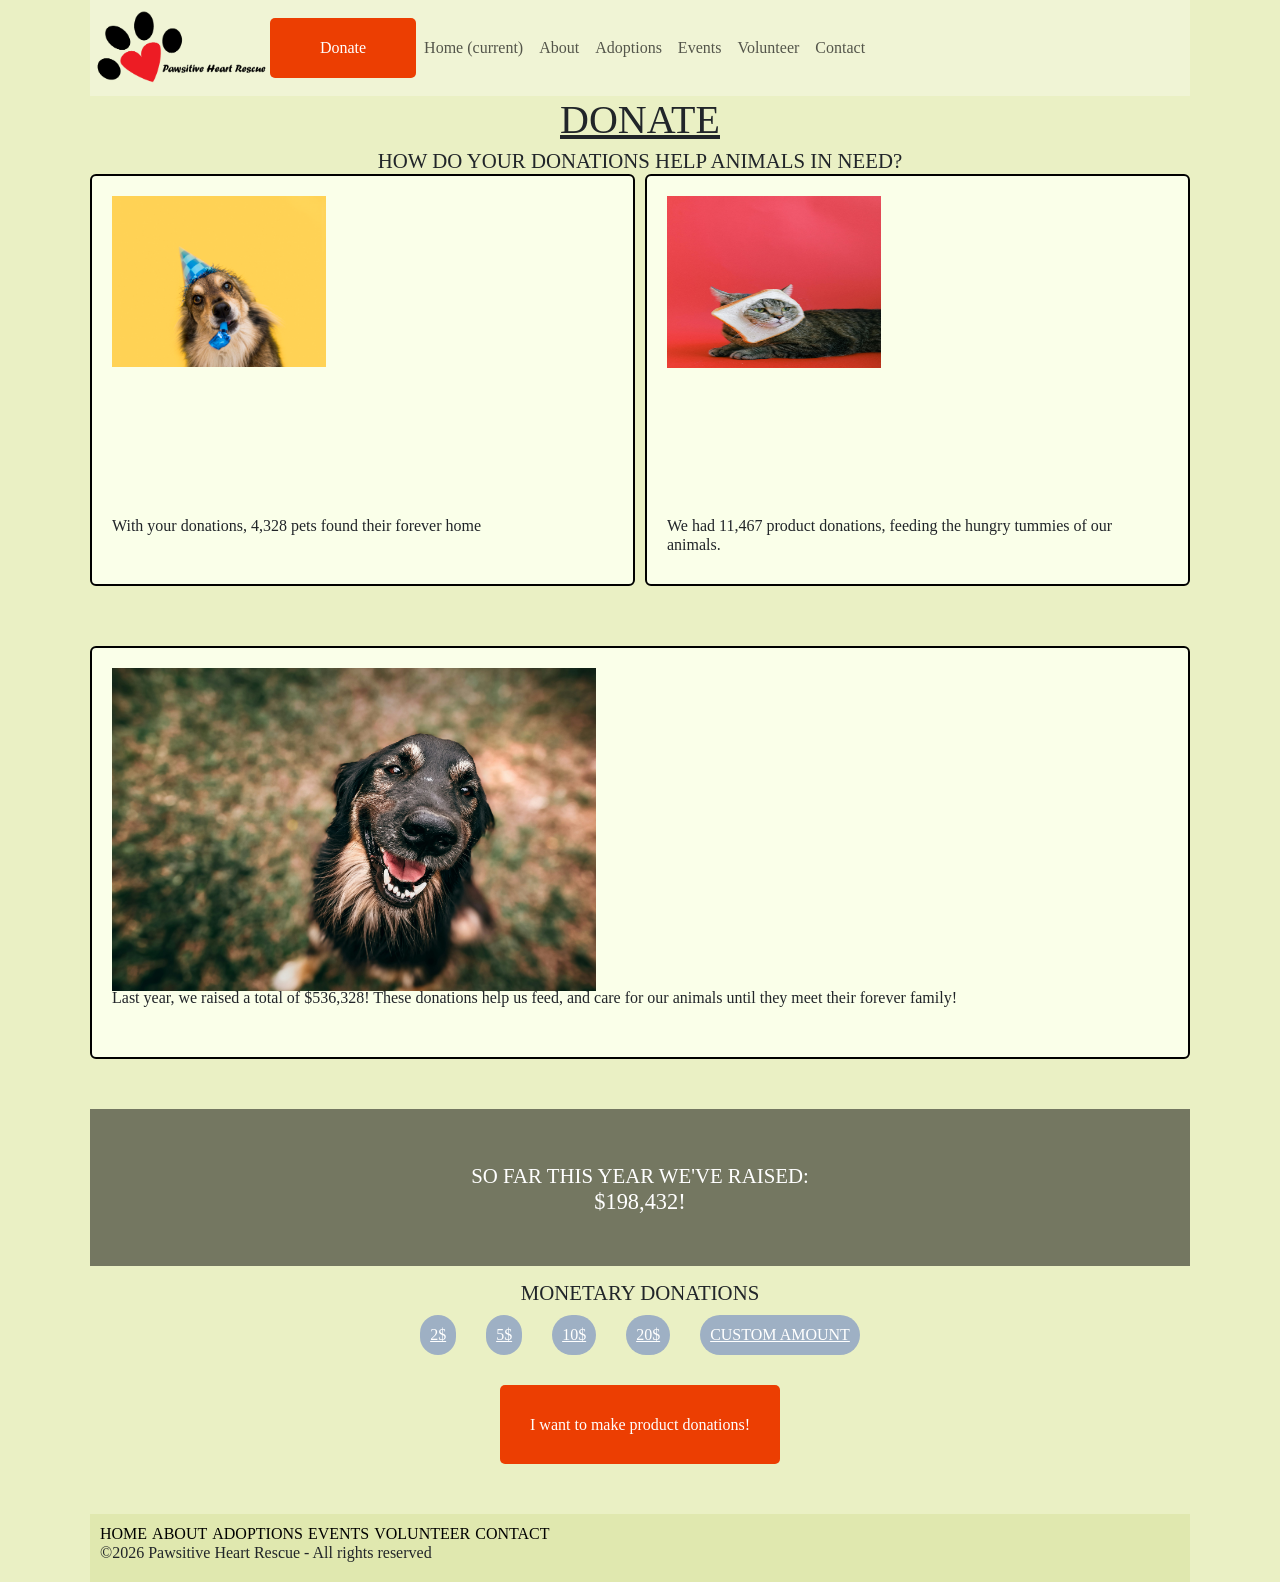
==== donate.html @ 97284509 "mobile styles done" ====
<!DOCTYPE html>
<html lang="en">
<head>
    <meta charset="UTF-8">
    <meta name="viewport" content="width=device-width, initial-scale=1.0">
    <title>Pawsitive Heart Rescue</title>
    <link rel="stylesheet" href="https://cdn.jsdelivr.net/npm/bootstrap@5.3.8/dist/css/bootstrap.min.css">
    <link rel="stylesheet" href="./css/main.css">
</head>
<body>
    <header>
       <nav class="navbar navbar-expand-lg">
        <img class="logoimg" src="./images/pawsitiveheartrescuelogo.png" alt="">
        <a id="donatebutton" href="donate.html">Donate</a>
            <button class="navbar-toggler" type="button" data-toggle="collapse" data-target="#navbarNav" aria-controls="navbarNav" aria-expanded="false" aria-label="Toggle navigation">
                <span class="navbar-toggler-icon"></span>
            </button>
            <div class="collapse navbar-collapse" id="navbarNav">
                <ul class="navbar-nav">
                    <li class="nav-item active">
                        <a class="nav-link" href="#">Home <span class="sr-only">(current)</span></a>
                    </li>
                    <li class="nav-item">
                        <a class="nav-link" href="#">About</a>
                    </li>
                    <li class="nav-item">
                        <a class="nav-link" href="#">Adoptions</a>
                    </li>
                    <li class="nav-item">
                        <a class="nav-link" href="#">Events</a>
                    </li>
                     <li class="nav-item">
                        <a class="nav-link" href="#">Volunteer</a>
                    </li>
                     <li class="nav-item">
                        <a class="nav-link" href="#">Contact</a>
                    </li>
                </ul>
            </div>
        </nav>
    </header>
    <main>
        <h1>DONATE</h1>
        <h2>HOW DO YOUR DONATIONS HELP ANIMALS IN NEED?</h2>
        <div class="helpedcards">
            <div class="card card1">
                <div class="image">
                    <img class="donateimg" src="./images/donation.jpg" alt="">
                </div>
                <div class="cardcontent">
                    <p>With your
                    donations, 4,328
                    pets found their
                    forever home</p>
                </div>
            </div>
            <div class="card card2">
              <div class="image">
                    <img class="productimg" src="./images/product.jpg" alt="">
                </div>
                <div class="cardcontent">
                    <p>We had 11,467
                    product donations,
                    feeding the hungry
                    tummies of our
                    animals.
                    </p>
                </div>
            </div>
            <div class="card card3">
                <div class="image">
                    <img class="raisedimg" src="./images/raised.jpg" alt="">
                </div>
                <div class="cardcontent">
                    <p>
                        Last year, we raised a total of $536,328! These donations help us feed, and care for our animals until they meet their forever family!
                    </p>
                </div>
            </div>
        </div>
        <div class="sofar">
            <h2>SO FAR THIS YEAR WE'VE RAISED:</h2>
            <h3>$198,432!</h3>
        </div>
        <div class="mondonate">
            <h2>MONETARY DONATIONS</h2>
            <div class="donbuttons">
                <a class="dbutton" href="#">2$</a>
                <a class="dbutton" href="#">5$</a>
                <a class="dbutton" href="#">10$</a>
                <a class="dbutton" href="#">20$</a>
                <a href="#">CUSTOM AMOUNT</a>
            </div>
        </div>
        <div class="productbutton">
            <a href="#">I want to make product donations!</a>
        </div>
        <div class="productd">
            <h2>PRODUCT DONATIONS</h2>
            <div class="rowone">
                <h3>MOST NEEDED</h3>
                <div class="product"></div>
                <div class="product"></div>
                <div class="product"></div>
                <div class="product"></div>
                <a href="#">MORE PRODUCTS</a>
            </div>
            <div class="rowtwo">
                <h3>ALWAYS USEFUL</h3>
                <div class="product"></div>
                <div class="product"></div>
                <div class="product"></div>
                <div class="product"></div>
                <a href="#">MORE PRODUCTS</a>
            </div>
        </div>
    </main>
    <footer>
        <nav class="footer">
            <ul>
                <li><a href="#">HOME</a></li>
                <li><a href="#">ABOUT</a></li>
                <li><a href="#">ADOPTIONS</a></li>
                <li><a href="#">EVENTS</a></li>
                <li><a href="#">VOLUNTEER</a></li>
                <li><a href="#">CONTACT</a></li>
            </ul>
        </nav>
        <p>©2026 Pawsitive Heart Rescue - All rights reserved</p>
    </footer>
</body>
</html>
---- css/main.css ----
/* http://meyerweb.com/eric/tools/css/reset/ 
   v2.0 | 20110126
   License: none (public domain)
*/

html, body, div, span, applet, object, iframe,
h1, h2, h3, h4, h5, h6, p, blockquote, pre,
a, abbr, acronym, address, big, cite, code,
del, dfn, em, img, ins, kbd, q, s, samp,
small, strike, strong, sub, sup, tt, var,
b, u, i, center,
dl, dt, dd, ol, ul, li,
fieldset, form, label, legend,
table, caption, tbody, tfoot, thead, tr, th, td,
article, aside, canvas, details, embed, 
figure, figcaption, footer, header, hgroup, 
menu, nav, output, ruby, section, summary,
time, mark, audio, video {
	margin: 0;
	padding: 0;
	border: 0;
	font-size: 100%;
	font: inherit;
	vertical-align: baseline;
}
/* HTML5 display-role reset for older browsers */
article, aside, details, figcaption, figure, 
footer, header, hgroup, menu, nav, section {
	display: block;
}
body {
	line-height: 1;
}
ol, ul {
	list-style: none;
}
blockquote, q {
	quotes: none;
}
blockquote:before, blockquote:after,
q:before, q:after {
	content: '';
	content: none;
}
table {
	border-collapse: collapse;
	border-spacing: 0;
}

body{
	line-height: 1.2;
	margin: 0 auto;
	padding: 0px 50px;
	max-width: 1200px;
	background-color:#EAF0C4;
}

a{
	text-decoration: none;
	color:#FFFFFF;
	background-color:#EC3E02;
	padding: 5px;
	border-radius: 5px;
}

h1{
	font-size: 2.5rem;
}

h2{
	font-size: 1.3rem;
	text-align: center;
	margin-top: 5px;
}

h3{
	font-size: 1.4rem;
	text-align: center;
	text-decoration: underline;
}

p{
	font-size: 1rem;
	margin-bottom: 10px;
}

#donatebutton{
	padding: 20px 50px;
}

.navbar{
	background-color: #F0F4D5;
}

.logoimg{
	height:80px;
}

.bannerbox{
	display:flex;
	gap:10px;
	background-color: #8DB97A;
	border: 2px solid black;
	border-radius: 5px;
	padding: 2px;
}

.kanaimg{
	height: 176px;
	border-radius: 5px;
}

.bimage{
	border: 2px solid black;
	border-radius: 5px;
	height: 180px
}

.bcontent{
	background-color: rgba(0,0,0,0.5);
	color: #FFFFFF;
	padding: 10px;
	margin: 5px;
	border-radius: 5px;
}

.bcontent h1{
	text-align: left;
}

.stories{
	display: grid;
}

.card{
	border: 2px solid black;
	margin-bottom: 50px;
	padding: 20px;
	background-color: #FAFFE9;
}


.cardimg{
	height:316px;
	border: 2px solid black;
	border-radius: 5px;
}

.cardcontent{
	display: flex;
	flex-direction: column;
}

.cardcontent a{
	align-self:last baseline;
	background-color: #FAFFE9;
	color: black;
}

.image{
	height: 320px;
}

.marco{
	display:none;
}

.gina{
	display:none;
}

#moresuccess{
	padding: 30px;
	text-align: center;
}

.footer ul{
	display:flex;
	gap: 5px;
}

footer{
	background-color: #E0E8AF;
	margin-top: 50px;
	padding: 10px;
}

.footer ul li a{
	background-color:#E0E8AF;
	color: black;
	padding: 0px;
}

.heroimg{
	height:358px;
}

h1{
	text-align: center;
	text-decoration: underline;
}

.eventheader{
	display:flex;
	justify-content: center;
	gap:80px
}

.eventheader h1{
	align-self: center;
}

.lilpets{
	height:100px;
}

.eventscon{
	display: grid;
	gap: 10px;
}

.generalinfo{
	background-color: rgba(0, 0, 0, 0.5);
	color: #FFFFFF;
	padding: 10px;
}

.generalinfo h2{
	text-decoration: underline;
	text-align: left;
}

.carolina1{
	display:flex;
	flex-direction: column;
}


.carolina1 a{
	text-align: center;
	align-self: baseline;
}


.carolina{
	height:200px;
}

.carolinacontent{
	background-color: rgba(0, 0, 0, 0.5);
	color: #FFFFFF;
	padding: 10px;
	display:grid;
}

.carolinacontent h2{
	text-decoration: underline;
	text-align: left;
}

.eventcards{
	display:grid;
	grid-template-columns: 1fr 1fr;
	gap: 28px;
	padding: 10px;
}

.ecardimg{
	display:flex;
	flex-direction: column;
}

.ecardimg a{
	background-color: #EAF0C4;
	color: black;
	align-self: center;
}

.eventimages{
	height:176px;
	width: 250px;
}

.helpedcards{
	display:grid;
	grid-template-columns: repeat(6, 1fr);
	grid-template-rows: 1fr 1fr;
	gap:10px;
}
.donateimg{
	width:214px;
}

.productimg{
	width:214px;
	height:172px;
}

.raisedimg{
	width:484px;
}

.card1{
	grid-row: 1/2;
	grid-column: 1/4;
}

.card2{
	grid-row: 1/2;
	grid-column: 4/7;
}

.card3{
	grid-row: 2/3;
	grid-column: 1/7;
}

.sofar{
	background-color: rgba(0, 0, 0, 0.5);
	color:#FFFFFF;
	padding: 50px;
}

.sofar h3{
	text-decoration: none;
}

.mondonate{
	padding: 10px;
}

.donbuttons{
	display:flex;
	justify-content: center;
	gap:30px;
	margin-top: 10px;
}

.donbuttons a{
	background-color: #9EB0C4;
	text-decoration: underline;
	padding: 10px;
	border-radius: 30px;
}

.productbutton{
	display:flex;
	justify-content: center;
	margin-top: 20px;
}

.productbutton a{
	padding: 30px;
}

.productd{
	display:none;
}
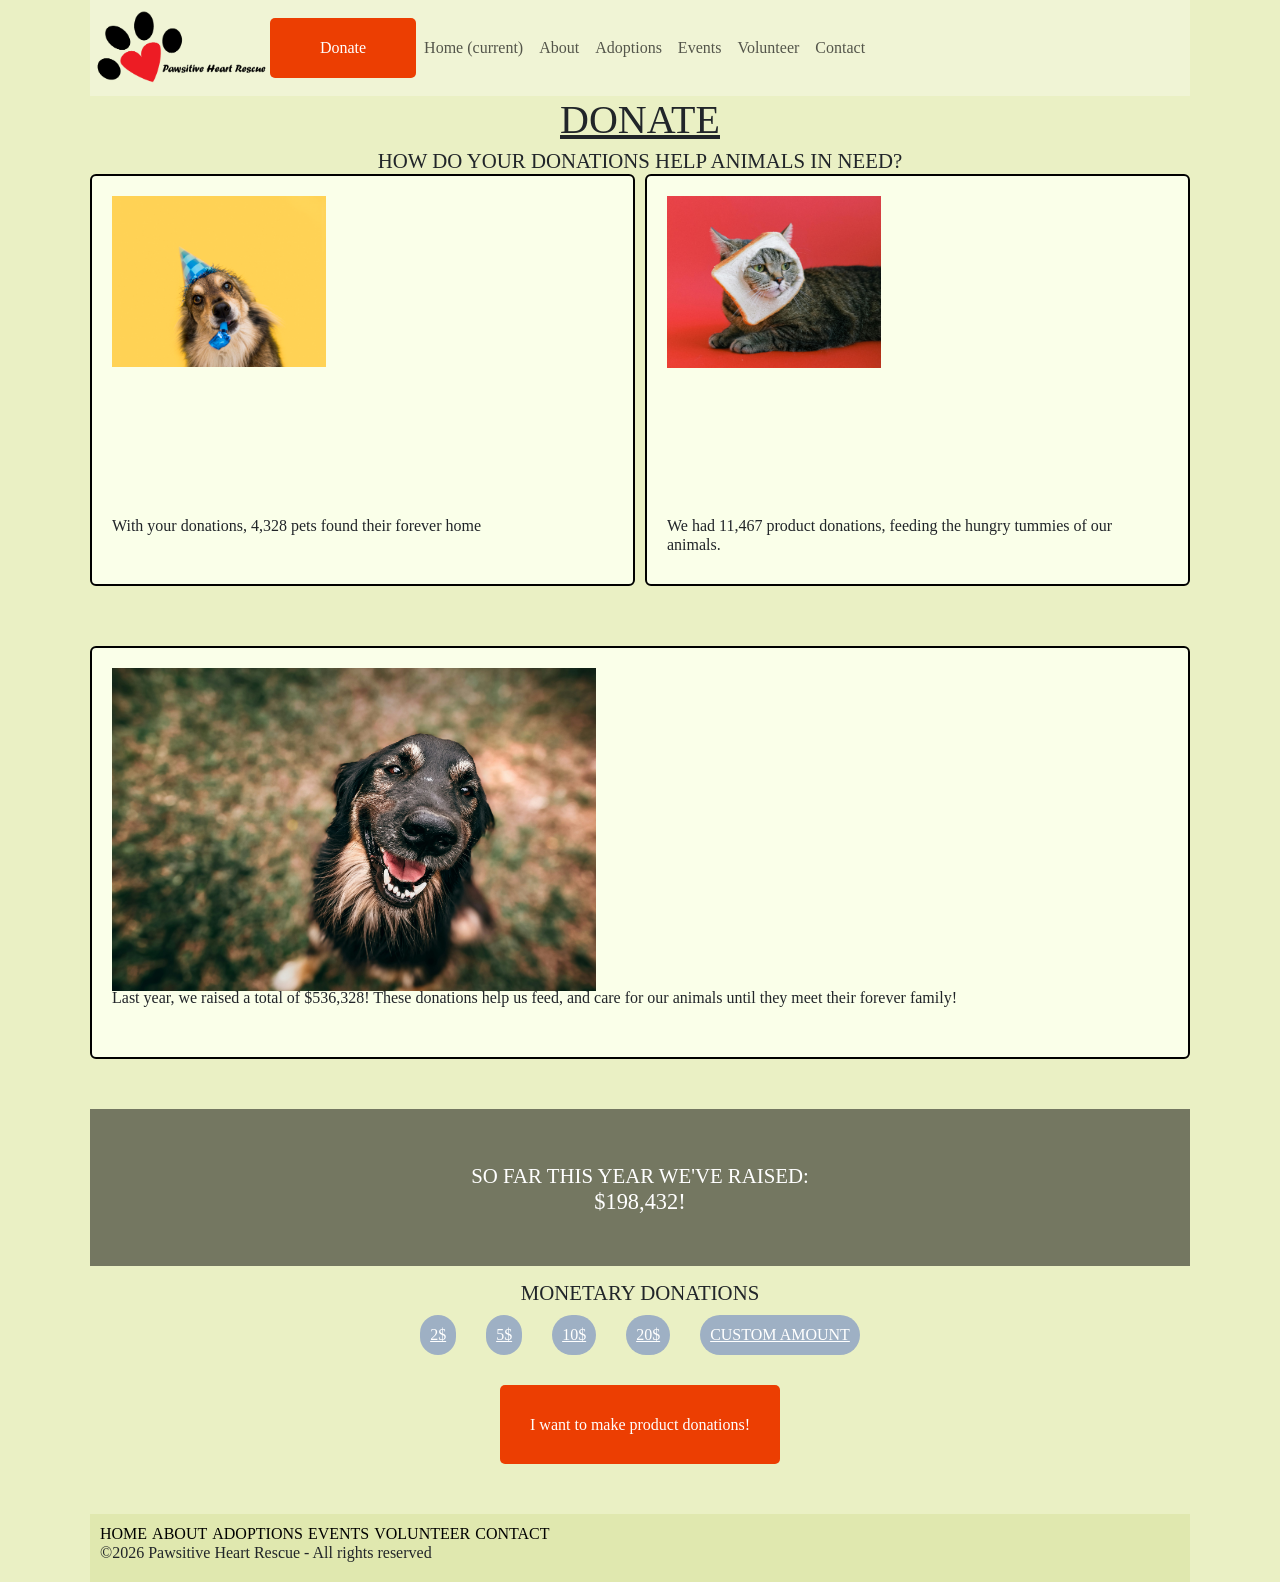
==== commit eb85969e: "links google fonts" ====
--- a/donate.html
+++ b/donate.html
@@ -6,6 +6,9 @@
     <title>Pawsitive Heart Rescue</title>
     <link rel="stylesheet" href="https://cdn.jsdelivr.net/npm/bootstrap@5.3.8/dist/css/bootstrap.min.css">
     <link rel="stylesheet" href="./css/main.css">
+    <link rel="preconnect" href="https://fonts.googleapis.com">
+    <link rel="preconnect" href="https://fonts.gstatic.com" crossorigin>
+    <link href="https://fonts.googleapis.com/css2?family=Konkhmer+Sleokchher&family=League+Spartan:wght@100..900&family=Lobster&family=Luckiest+Guy&display=swap" rel="stylesheet">
 </head>
 <body>
     <header>
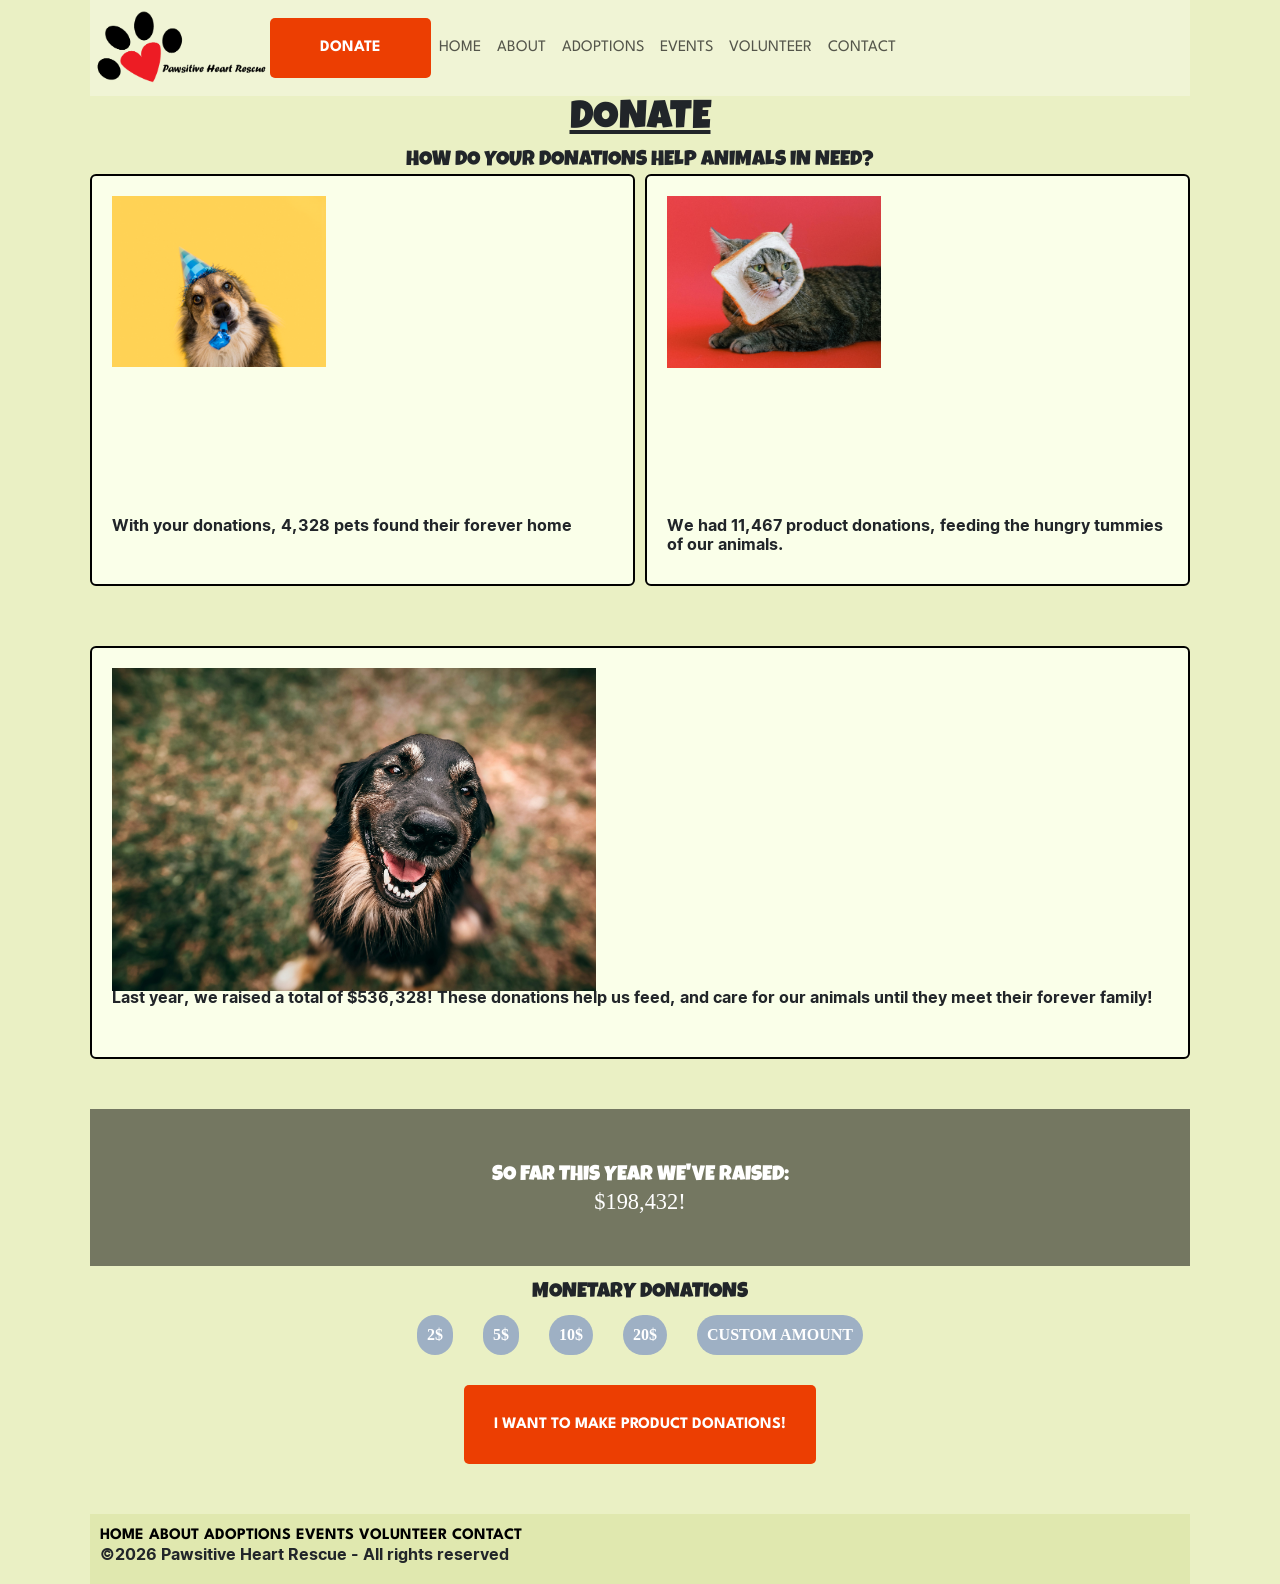
==== commit 92c74d02: "nav and font adjustments" ====
--- a/donate.html
+++ b/donate.html
@@ -21,7 +21,7 @@
             <div class="collapse navbar-collapse" id="navbarNav">
                 <ul class="navbar-nav">
                     <li class="nav-item active">
-                        <a class="nav-link" href="#">Home <span class="sr-only">(current)</span></a>
+                        <a class="nav-link" href="index.html">Home</a>
                     </li>
                     <li class="nav-item">
                         <a class="nav-link" href="#">About</a>
@@ -30,7 +30,7 @@
                         <a class="nav-link" href="#">Adoptions</a>
                     </li>
                     <li class="nav-item">
-                        <a class="nav-link" href="#">Events</a>
+                        <a class="nav-link" href="event.html">Events</a>
                     </li>
                      <li class="nav-item">
                         <a class="nav-link" href="#">Volunteer</a>
@@ -121,10 +121,10 @@
     <footer>
         <nav class="footer">
             <ul>
-                <li><a href="#">HOME</a></li>
+                <li><a href="index.html">HOME</a></li>
                 <li><a href="#">ABOUT</a></li>
                 <li><a href="#">ADOPTIONS</a></li>
-                <li><a href="#">EVENTS</a></li>
+                <li><a href="event.html">EVENTS</a></li>
                 <li><a href="#">VOLUNTEER</a></li>
                 <li><a href="#">CONTACT</a></li>
             </ul>
--- a/css/main.css
+++ b/css/main.css
@@ -61,6 +61,9 @@
 	background-color:#EC3E02;
 	padding: 5px;
 	border-radius: 5px;
+	font-family: "League Spartan";
+	text-transform: uppercase;
+	font-weight: bold;
 }
 
 h1{
@@ -77,11 +80,16 @@
 	font-size: 1.4rem;
 	text-align: center;
 	text-decoration: underline;
+}
+
+h1, h2, h3{
+	font-family: "Luckiest Guy";
 }
 
 p{
 	font-size: 1rem;
 	margin-bottom: 10px;
+	font-family: "Konkhmer Sleokchher";
 }
 
 #donatebutton{
@@ -323,6 +331,7 @@
 
 .sofar h3{
 	text-decoration: none;
+	font-family: "Lobster"
 }
 
 .mondonate{
@@ -338,9 +347,10 @@
 
 .donbuttons a{
 	background-color: #9EB0C4;
-	text-decoration: underline;
 	padding: 10px;
 	border-radius: 30px;
+	font-family: "Lobster";
+
 }
 
 .productbutton{
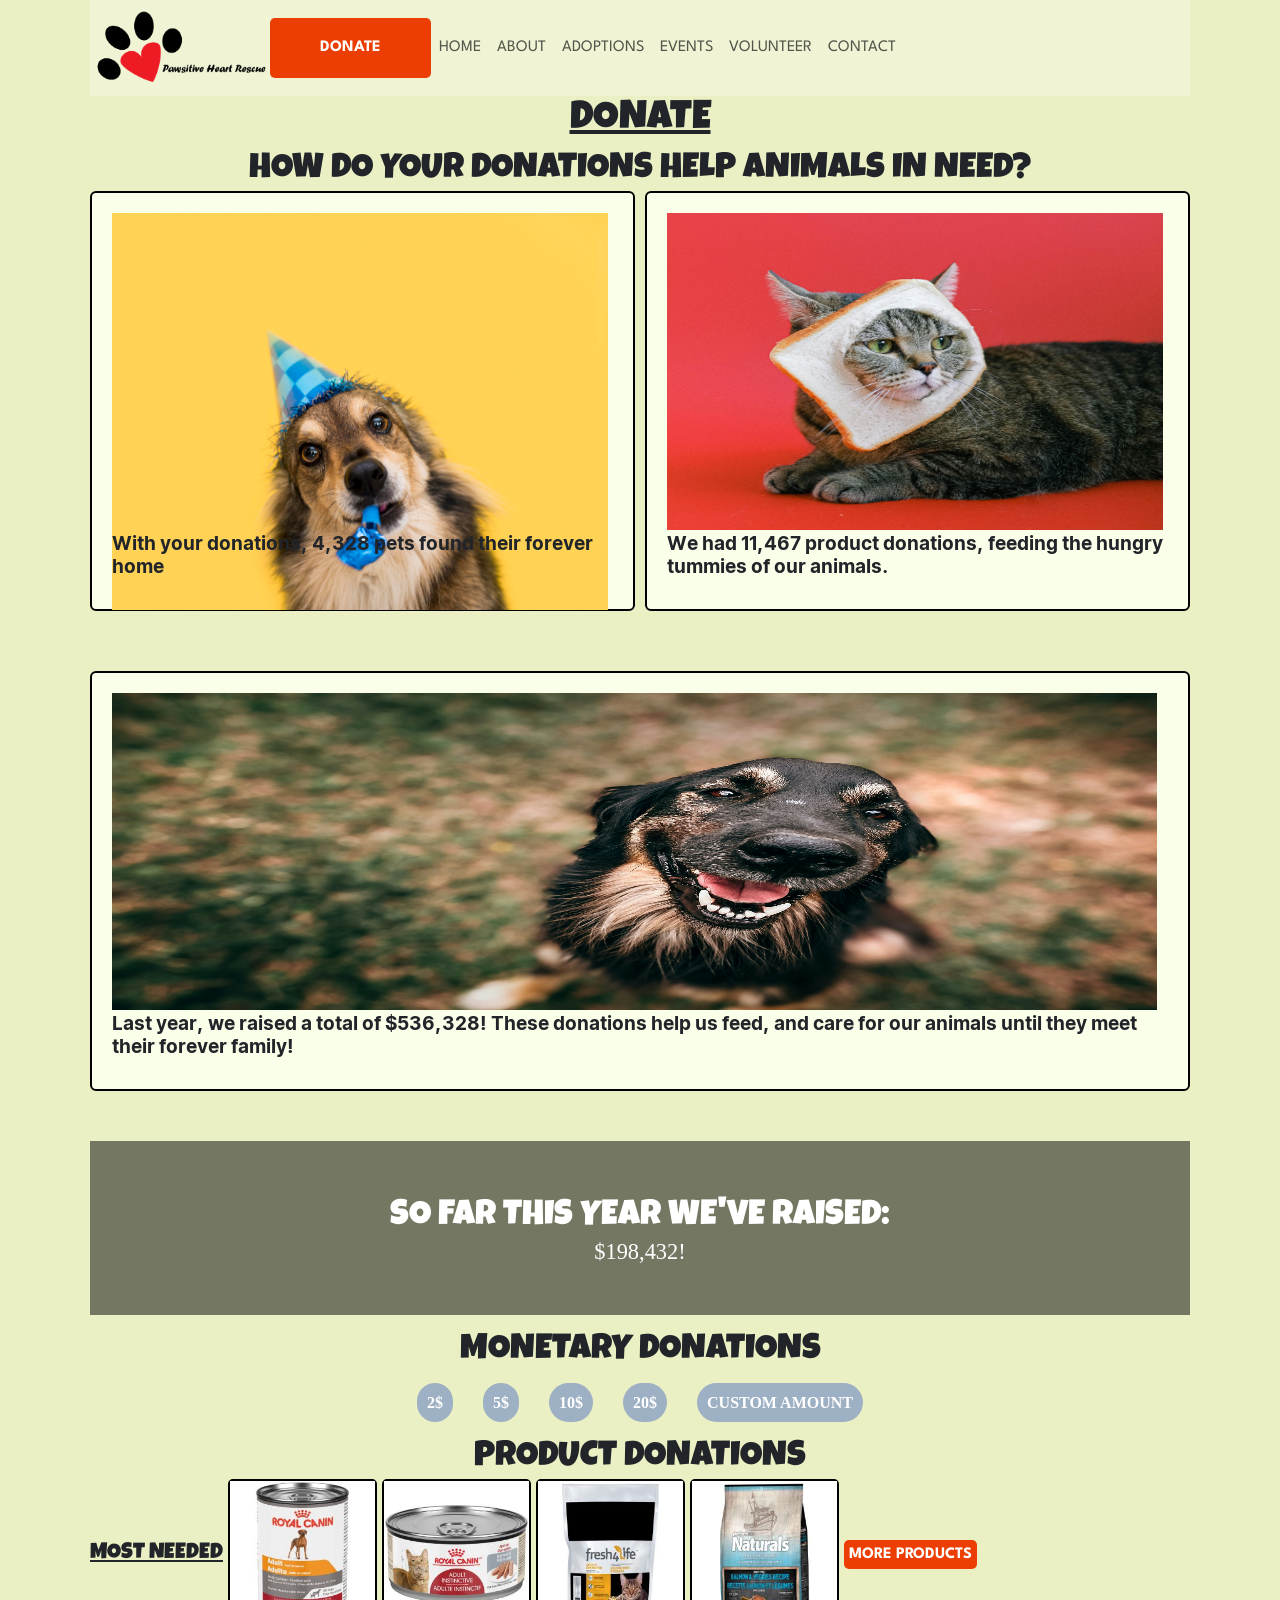
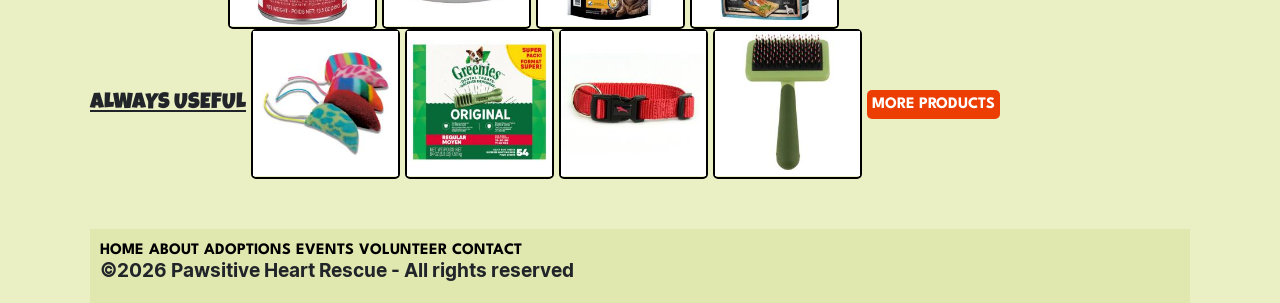
==== commit 3d6cca12: "tablet styling" ====
--- a/donate.html
+++ b/donate.html
@@ -102,18 +102,32 @@
             <h2>PRODUCT DONATIONS</h2>
             <div class="rowone">
                 <h3>MOST NEEDED</h3>
-                <div class="product"></div>
-                <div class="product"></div>
-                <div class="product"></div>
-                <div class="product"></div>
+                <div class="product product1">
+                    <img src="./images/canindog.jpg" alt="can of royal canin dog food">
+                </div>
+                <div class="product product2">
+                    <img src="./images/canincat.jpg" alt="can of royal canin cat food">
+                </div>
+                <div class="product product3">
+                    <img src="./images/f4l.jpg" alt="fresh for life cat litter">
+                </div>
+                <div class="product product4">
+                    <img src="./images/perfnat.jpg" alt="bag of performatrin naturals dog food">
+                </div>
                 <a href="#">MORE PRODUCTS</a>
             </div>
             <div class="rowtwo">
                 <h3>ALWAYS USEFUL</h3>
-                <div class="product"></div>
-                <div class="product"></div>
-                <div class="product"></div>
-                <div class="product"></div>
+                <div class="product product5">
+                    <img src="./images/mice.jpg" alt="mice cat toys">
+                </div>
+                <div class="product product6">
+                    <img src="./images/greenie.jpg" alt="greenie dental dog treats">
+                </div>
+                <div class="product product7">
+                    <img src="./images/collar.jpg" alt="cat or dog collar">
+                </div>
+                <div class="product product8"><img src="./images/brush.jpg" alt="pet brush"></div>
                 <a href="#">MORE PRODUCTS</a>
             </div>
         </div>
--- a/css/main.css
+++ b/css/main.css
@@ -65,9 +65,11 @@
 	text-transform: uppercase;
 	font-weight: bold;
 }
-
+/* mobile font sizes */
 h1{
 	font-size: 2.5rem;
+	text-align: center;
+	text-decoration: underline;
 }
 
 h2{
@@ -110,7 +112,7 @@
 	background-color: #8DB97A;
 	border: 2px solid black;
 	border-radius: 5px;
-	padding: 2px;
+	padding: 4px;
 }
 
 .kanaimg{
@@ -149,7 +151,8 @@
 
 
 .cardimg{
-	height:316px;
+	width:99%;
+	height: 99%;
 	border: 2px solid black;
 	border-radius: 5px;
 }
@@ -165,8 +168,10 @@
 	color: black;
 }
 
+
 .image{
 	height: 320px;
+	
 }
 
 .marco{
@@ -175,37 +180,22 @@
 
 .gina{
 	display:none;
+}
+
+.successbutton{
+		display:flex;
 }
 
 #moresuccess{
 	padding: 30px;
 	text-align: center;
-}
-
-.footer ul{
-	display:flex;
-	gap: 5px;
-}
-
-footer{
-	background-color: #E0E8AF;
-	margin-top: 50px;
-	padding: 10px;
-}
-
-.footer ul li a{
-	background-color:#E0E8AF;
-	color: black;
-	padding: 0px;
+	flex-grow: 1;
 }
 
 .heroimg{
 	height:358px;
-}
-
-h1{
-	text-align: center;
-	text-decoration: underline;
+	border: 2px solid black;
+	border-radius: 5px;
 }
 
 .eventheader{
@@ -236,22 +226,28 @@
 .generalinfo h2{
 	text-decoration: underline;
 	text-align: left;
+	padding-bottom: 5px;
 }
 
 .carolina1{
-	display:flex;
-	flex-direction: column;
+	display:grid;
+	grid-template-columns: 1fr 1fr;
 }
 
 
 .carolina1 a{
 	text-align: center;
-	align-self: baseline;
+	grid-column: 1/2;
+	align-self:center;
+	justify-self: center;
+	padding: 20px;
 }
 
 
 .carolina{
-	height:200px;
+	height:250px;
+	border: 2px solid black;
+	border-radius: 5px;
 }
 
 .carolinacontent{
@@ -263,7 +259,6 @@
 
 .carolinacontent h2{
 	text-decoration: underline;
-	text-align: left;
 }
 
 .eventcards{
@@ -285,8 +280,10 @@
 }
 
 .eventimages{
-	height:176px;
-	width: 250px;
+	width: 99%;
+	border: 2px solid black;
+	border-radius: 5px;
+	margin-top: 20px;
 }
 
 .helpedcards{
@@ -365,4 +362,115 @@
 
 .productd{
 	display:none;
-}+}
+
+.footer ul{
+	display:flex;
+	gap: 5px;
+}
+
+footer{
+	background-color: #E0E8AF;
+	margin-top: 50px;
+	padding: 10px;
+}
+
+.footer ul li a{
+	background-color:#E0E8AF;
+	color: black;
+	padding: 0px;
+}
+
+/* tablet style changes */
+@media (min-width:768px) {
+
+	h2{
+		font-size: 2.2rem;
+	}
+
+	p{
+		font-size:1.2rem;
+	}
+
+	.kanaimg{
+		height:250px;
+	}
+
+	.bimage{
+		height: 254px;
+	}
+
+	.bannerbox a{
+		padding: 10px;
+	}
+
+	.marco{
+		display:inline;
+	}
+
+	.stories{
+		grid-template-columns: 1fr 1fr;
+		gap: 5px;
+	}
+	
+	.heroimg{
+		width:99%;
+		height:99%
+	}
+
+	.carolina{
+		height:300px;
+	}
+
+	.donateimg{
+		width:99%
+	}
+
+	.productimg{
+		height:99%;
+		width:99%;
+	}
+
+	.raisedimg{
+		width:99%;
+		height:99%
+	}
+
+	.productbutton{
+		display:none;
+	}
+
+	.productd{
+		display:grid;
+	}
+
+	.productd h3{
+		align-self:center;
+	}
+
+	.productd a{
+		justify-self: center;
+		align-self: center;
+	}
+
+	.product{
+		border: 2px solid black;
+		border-radius:5px;
+		height:150px;
+	}
+
+	.product img{
+		height: 145px;
+	}
+
+	.rowone{
+		display:flex;
+		gap:5px;
+	}
+
+	.rowtwo{
+		display:flex;
+		gap:5px;
+	}
+}
+
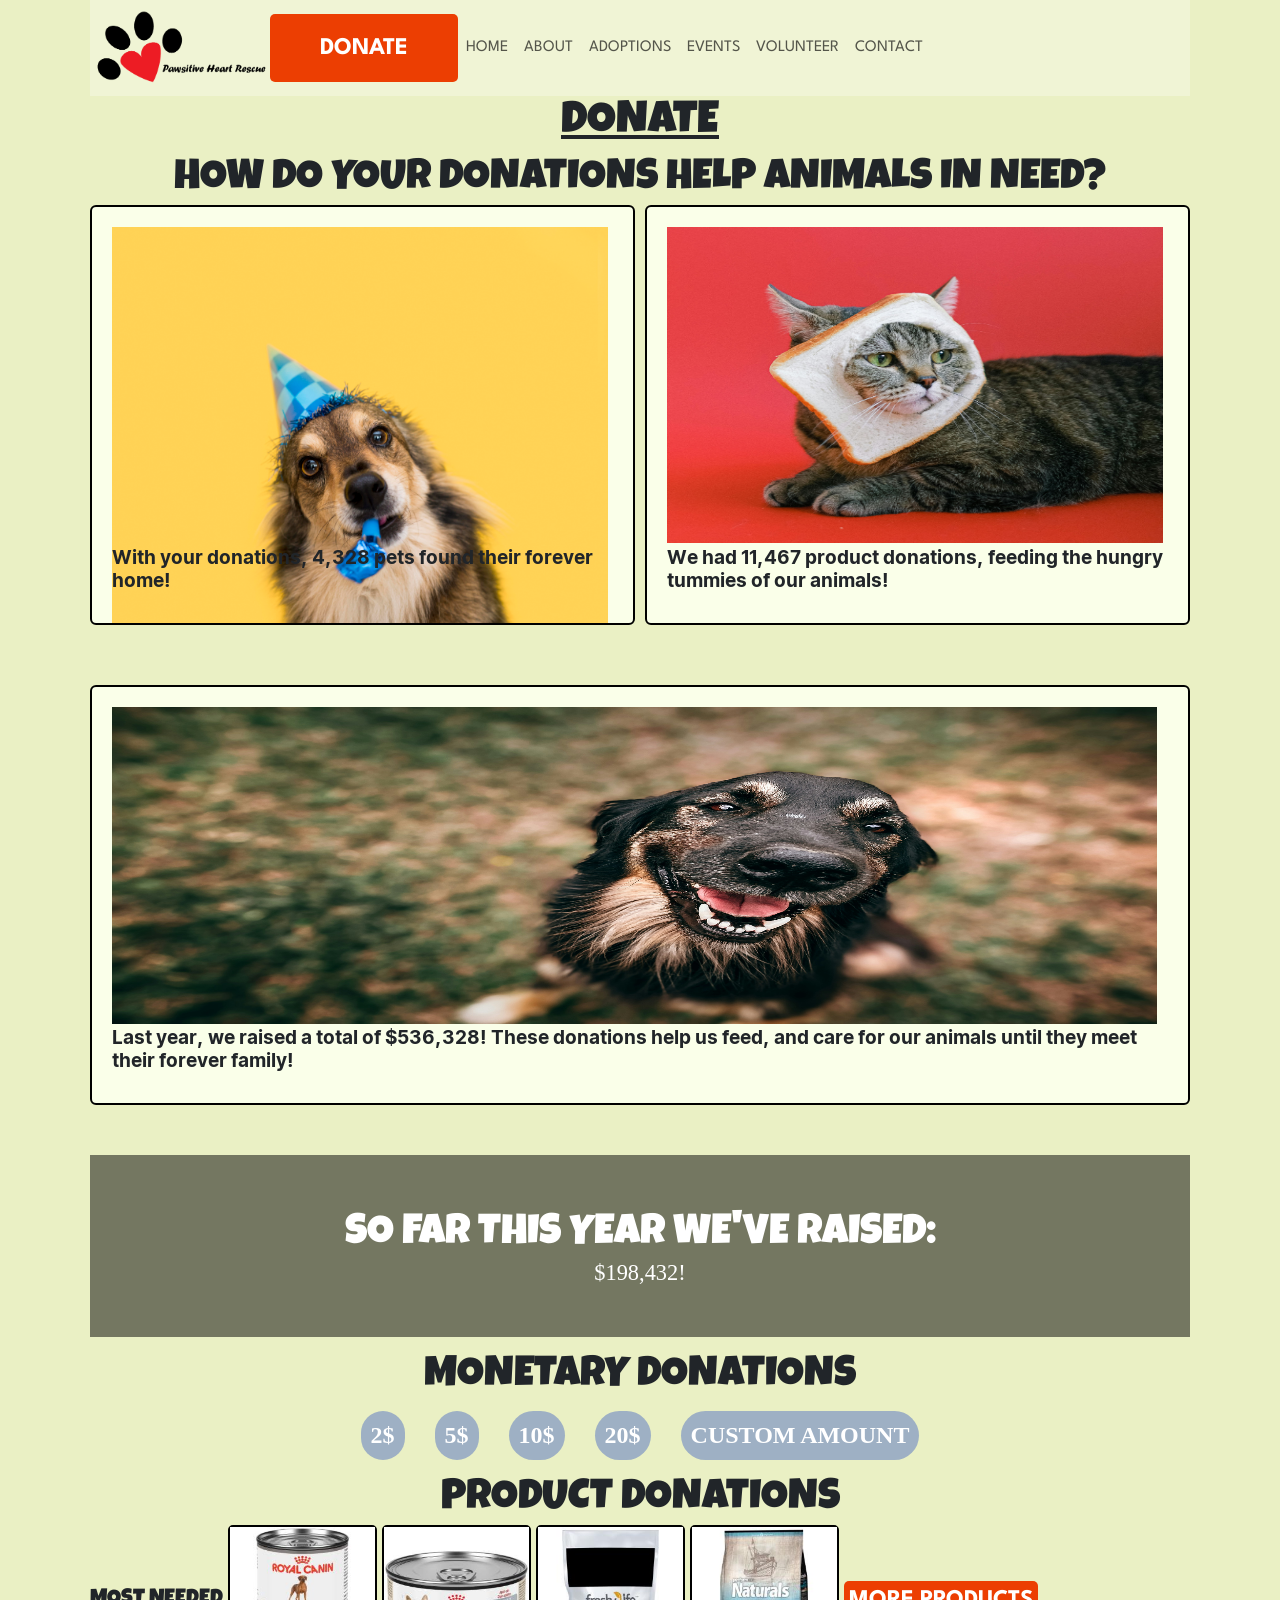
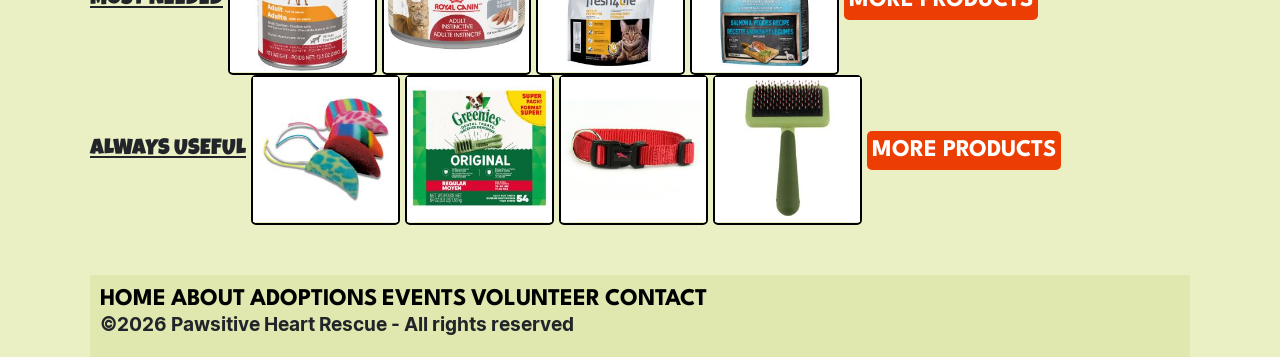
==== commit b0ed719f: "bootstrap fix!" ====
--- a/donate.html
+++ b/donate.html
@@ -15,7 +15,7 @@
        <nav class="navbar navbar-expand-lg">
         <img class="logoimg" src="./images/pawsitiveheartrescuelogo.png" alt="">
         <a id="donatebutton" href="donate.html">Donate</a>
-            <button class="navbar-toggler" type="button" data-toggle="collapse" data-target="#navbarNav" aria-controls="navbarNav" aria-expanded="false" aria-label="Toggle navigation">
+            <button class="navbar-toggler" type="button" data-bs-toggle="collapse" data-bs-target="#navbarNav" aria-controls="navbarNav" aria-expanded="false" aria-label="Toggle navigation">
                 <span class="navbar-toggler-icon"></span>
             </button>
             <div class="collapse navbar-collapse" id="navbarNav">
@@ -54,7 +54,7 @@
                     <p>With your
                     donations, 4,328
                     pets found their
-                    forever home</p>
+                    forever home!</p>
                 </div>
             </div>
             <div class="card card2">
@@ -66,7 +66,7 @@
                     product donations,
                     feeding the hungry
                     tummies of our
-                    animals.
+                    animals!
                     </p>
                 </div>
             </div>
@@ -146,4 +146,5 @@
         <p>©2026 Pawsitive Heart Rescue - All rights reserved</p>
     </footer>
 </body>
+<script src="https://cdn.jsdelivr.net/npm/bootstrap@5.3.8/dist/js/bootstrap.bundle.min.js" integrity="sha384-FKyoEForCGlyvwx9Hj09JcYn3nv7wiPVlz7YYwJrWVcXK/BmnVDxM+D2scQbITxI" crossorigin="anonymous"></script>
 </html>
--- a/css/main.css
+++ b/css/main.css
@@ -474,3 +474,26 @@
 	}
 }
 
+@media (min-width:1100px){
+	
+	h1{
+		font-size: 2.8rem;
+	}
+
+	h2{
+		font-size: 2.6rem;
+	}
+
+	a{
+		font-size: 1.5rem;
+	}
+
+	.gina{
+		display:inline;
+	}
+
+	.stories{
+		grid-template-columns: 1fr 1fr 1fr;
+	}
+}
+
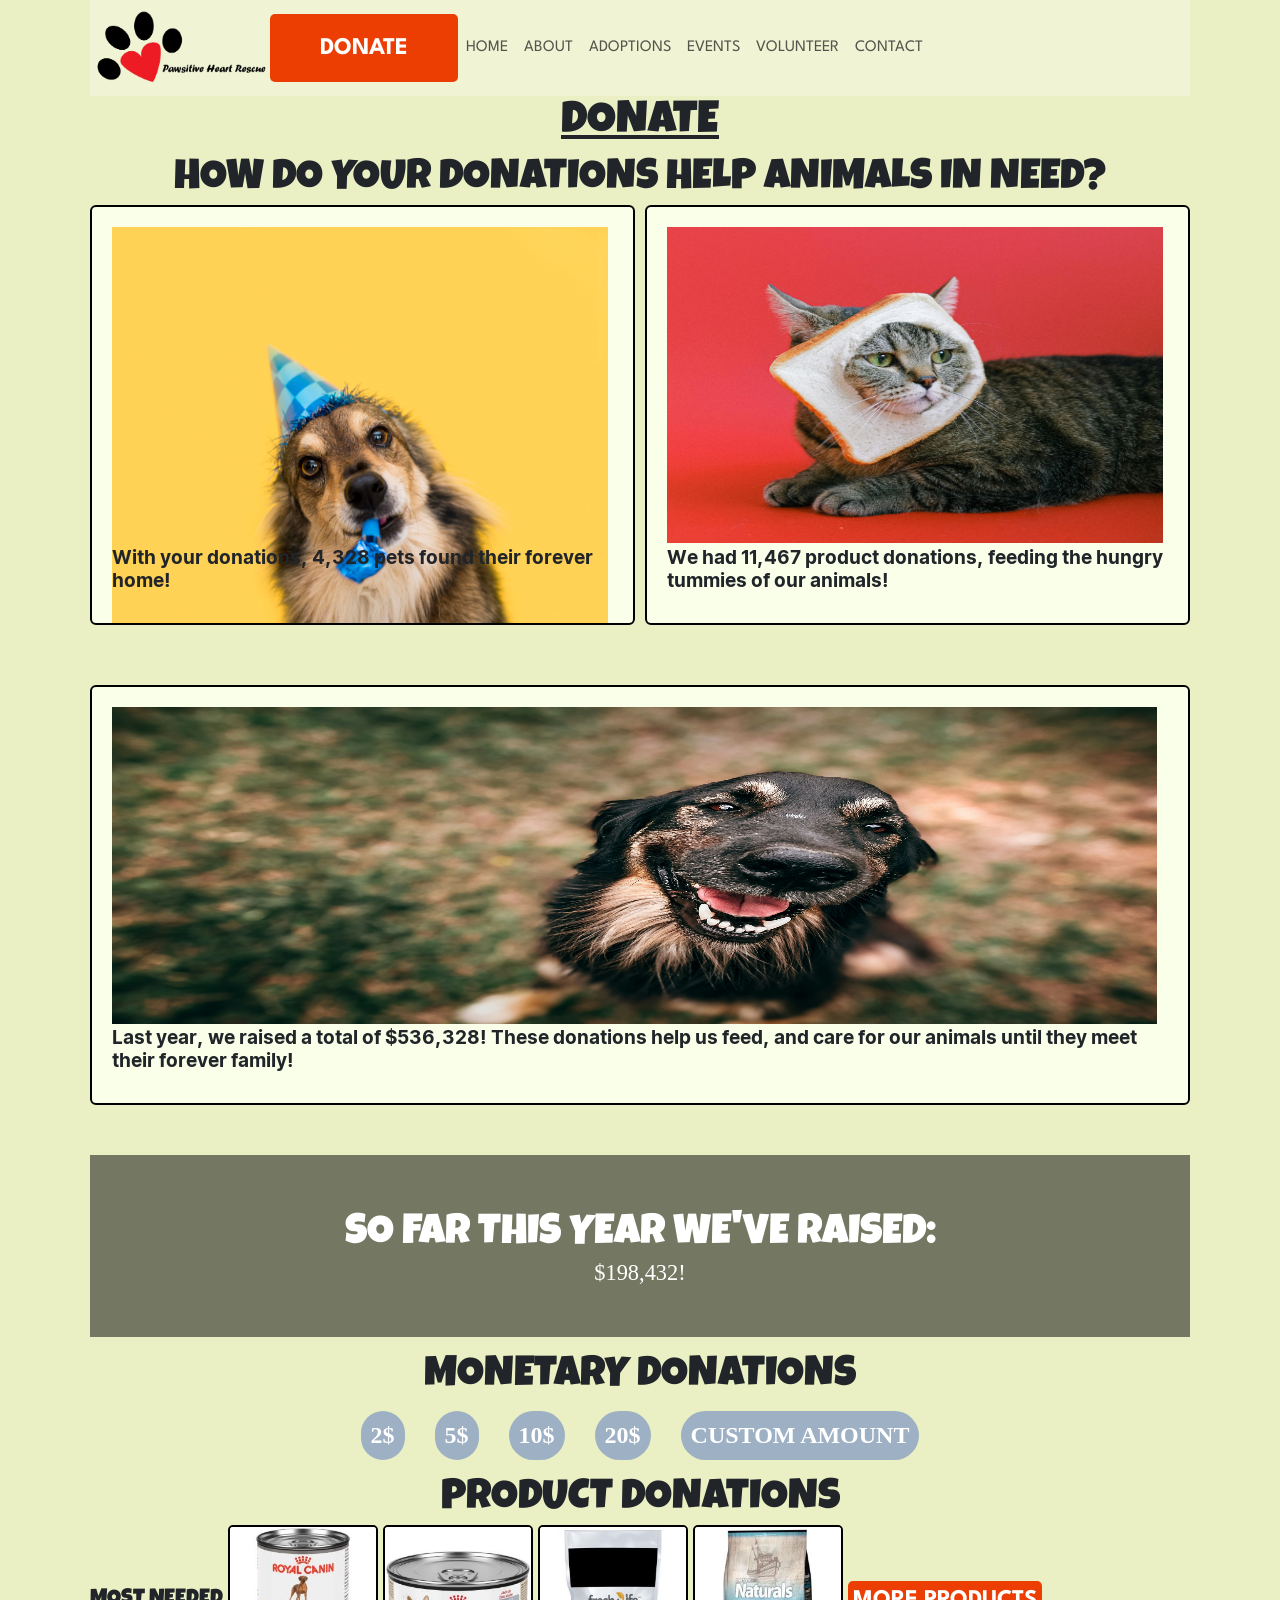
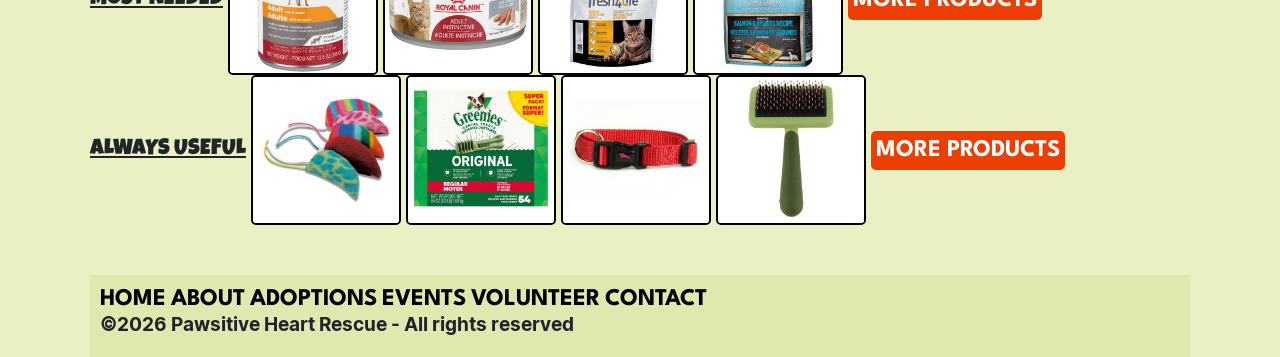
==== commit 4ea41d15: "code commented and adjusted" ====
--- a/donate.html
+++ b/donate.html
@@ -12,6 +12,7 @@
 </head>
 <body>
     <header>
+        <!-- hamburger bootstrap nav that changes when it gets to desktop screen size -->
        <nav class="navbar navbar-expand-lg">
         <img class="logoimg" src="./images/pawsitiveheartrescuelogo.png" alt="">
         <a id="donatebutton" href="donate.html">Donate</a>
@@ -43,92 +44,89 @@
         </nav>
     </header>
     <main>
+        <!-- headings left out of layout box since they don't need to be affected by the layout changes -->
         <h1>DONATE</h1>
         <h2>HOW DO YOUR DONATIONS HELP ANIMALS IN NEED?</h2>
-        <div class="helpedcards">
-            <div class="card card1">
+        <div class="donatelayout">
+            <!-- cards placed in div so they can be one area -->
+            <div class="helpedcards">
+                <!-- each card given overall class of card and specific card1,2 and 3 classes for their different stylings -->
+                <div class="card card1">
+                    <div class="image">
+                        <img class="donateimg" src="./images/donation.jpg" alt="">
+                    </div>
+                    <div class="cardcontent">
+                        <p>With your
+                        donations, 4,328
+                        pets found their
+                        forever home!</p>
+                    </div>
+                </div>
+                <div class="card card2">
                 <div class="image">
-                    <img class="donateimg" src="./images/donation.jpg" alt="">
+                        <img class="productimg" src="./images/product.jpg" alt="">
+                    </div>
+                    <div class="cardcontent">
+                        <p>We had 11,467
+                        product donations,
+                        feeding the hungry
+                        tummies of our
+                        animals!
+                        </p>
+                    </div>
                 </div>
-                <div class="cardcontent">
-                    <p>With your
-                    donations, 4,328
-                    pets found their
-                    forever home!</p>
+                <div class="card card3">
+                    <div class="image">
+                        <img class="raisedimg" src="./images/raised.jpg" alt="">
+                    </div>
+                    <div class="cardcontent">
+                        <p>
+                            Last year, we raised a total of $536,328! These donations help us feed, and care for our animals until they meet their forever family!
+                        </p>
+                    </div>
                 </div>
             </div>
-            <div class="card card2">
-              <div class="image">
-                    <img class="productimg" src="./images/product.jpg" alt="">
-                </div>
-                <div class="cardcontent">
-                    <p>We had 11,467
-                    product donations,
-                    feeding the hungry
-                    tummies of our
-                    animals!
-                    </p>
+            <!-- money raised in its own div for background color -->
+            <div class="sofar">
+                <h2>SO FAR THIS YEAR WE'VE RAISED:</h2>
+                <h3>$198,432!</h3>
+            </div>
+            <!-- monetary donation options placed into div with div for the buttons inside inner div to manipulate the layout -->
+            <div class="mondonate">
+                <h2>MONETARY DONATIONS</h2>
+                <div class="donbuttons">
+                    <a class="dbutton" href="#">2$</a>
+                    <a class="dbutton" href="#">5$</a>
+                    <a class="dbutton" href="#">10$</a>
+                    <a class="dbutton" href="#">20$</a>
+                    <a class="dbutton" href="#">CUSTOM AMOUNT</a>
                 </div>
             </div>
-            <div class="card card3">
-                <div class="image">
-                    <img class="raisedimg" src="./images/raised.jpg" alt="">
+            <!-- product button that will be hidden on larger screens and show on mobile -->
+            <div class="productbutton">
+                <a href="#">I want to make product donations!</a>
+            </div>
+            <!-- product donations in divs for row one and two, this will be hidden on mobile and appear on tablet and desktop -->
+            <div class="productd">
+                <h2>PRODUCT DONATIONS</h2>
+                <!-- rows one and two are to adjust the layout from tablet to desktop -->
+                <div class="rowone">
+                    <h3>MOST NEEDED</h3>
+                        <img class="product product1" src="./images/canindog.jpg" alt="can of royal canin dog food">
+                        <img class="product product2" src="./images/canincat.jpg" alt="can of royal canin cat food">
+
+                        <img class="product product3" src="./images/f4l.jpg" alt="fresh for life cat litter">
+                        <img class="product product4" src="./images/perfnat.jpg" alt="bag of performatrin naturals dog food">
+                        <a href="#">MORE PRODUCTS</a>
                 </div>
-                <div class="cardcontent">
-                    <p>
-                        Last year, we raised a total of $536,328! These donations help us feed, and care for our animals until they meet their forever family!
-                    </p>
+                <div class="rowtwo">
+                    <h3>ALWAYS USEFUL</h3>
+                        <img class="product product5" src="./images/mice.jpg" alt="mice cat toys">
+                        <img class="product product6" src="./images/greenie.jpg" alt="greenie dental dog treats">
+                        <img class="product product7" src="./images/collar.jpg" alt="cat or dog collar">
+                        <img class="product product8" src="./images/brush.jpg" alt="pet brush">
+                        <a href="#">MORE PRODUCTS</a>
                 </div>
-            </div>
-        </div>
-        <div class="sofar">
-            <h2>SO FAR THIS YEAR WE'VE RAISED:</h2>
-            <h3>$198,432!</h3>
-        </div>
-        <div class="mondonate">
-            <h2>MONETARY DONATIONS</h2>
-            <div class="donbuttons">
-                <a class="dbutton" href="#">2$</a>
-                <a class="dbutton" href="#">5$</a>
-                <a class="dbutton" href="#">10$</a>
-                <a class="dbutton" href="#">20$</a>
-                <a href="#">CUSTOM AMOUNT</a>
-            </div>
-        </div>
-        <div class="productbutton">
-            <a href="#">I want to make product donations!</a>
-        </div>
-        <div class="productd">
-            <h2>PRODUCT DONATIONS</h2>
-            <div class="rowone">
-                <h3>MOST NEEDED</h3>
-                <div class="product product1">
-                    <img src="./images/canindog.jpg" alt="can of royal canin dog food">
-                </div>
-                <div class="product product2">
-                    <img src="./images/canincat.jpg" alt="can of royal canin cat food">
-                </div>
-                <div class="product product3">
-                    <img src="./images/f4l.jpg" alt="fresh for life cat litter">
-                </div>
-                <div class="product product4">
-                    <img src="./images/perfnat.jpg" alt="bag of performatrin naturals dog food">
-                </div>
-                <a href="#">MORE PRODUCTS</a>
-            </div>
-            <div class="rowtwo">
-                <h3>ALWAYS USEFUL</h3>
-                <div class="product product5">
-                    <img src="./images/mice.jpg" alt="mice cat toys">
-                </div>
-                <div class="product product6">
-                    <img src="./images/greenie.jpg" alt="greenie dental dog treats">
-                </div>
-                <div class="product product7">
-                    <img src="./images/collar.jpg" alt="cat or dog collar">
-                </div>
-                <div class="product product8"><img src="./images/brush.jpg" alt="pet brush"></div>
-                <a href="#">MORE PRODUCTS</a>
             </div>
         </div>
     </main>
@@ -146,5 +144,6 @@
         <p>©2026 Pawsitive Heart Rescue - All rights reserved</p>
     </footer>
 </body>
+<!-- java script for bootstrap menu to work -->
 <script src="https://cdn.jsdelivr.net/npm/bootstrap@5.3.8/dist/js/bootstrap.bundle.min.js" integrity="sha384-FKyoEForCGlyvwx9Hj09JcYn3nv7wiPVlz7YYwJrWVcXK/BmnVDxM+D2scQbITxI" crossorigin="anonymous"></script>
 </html>
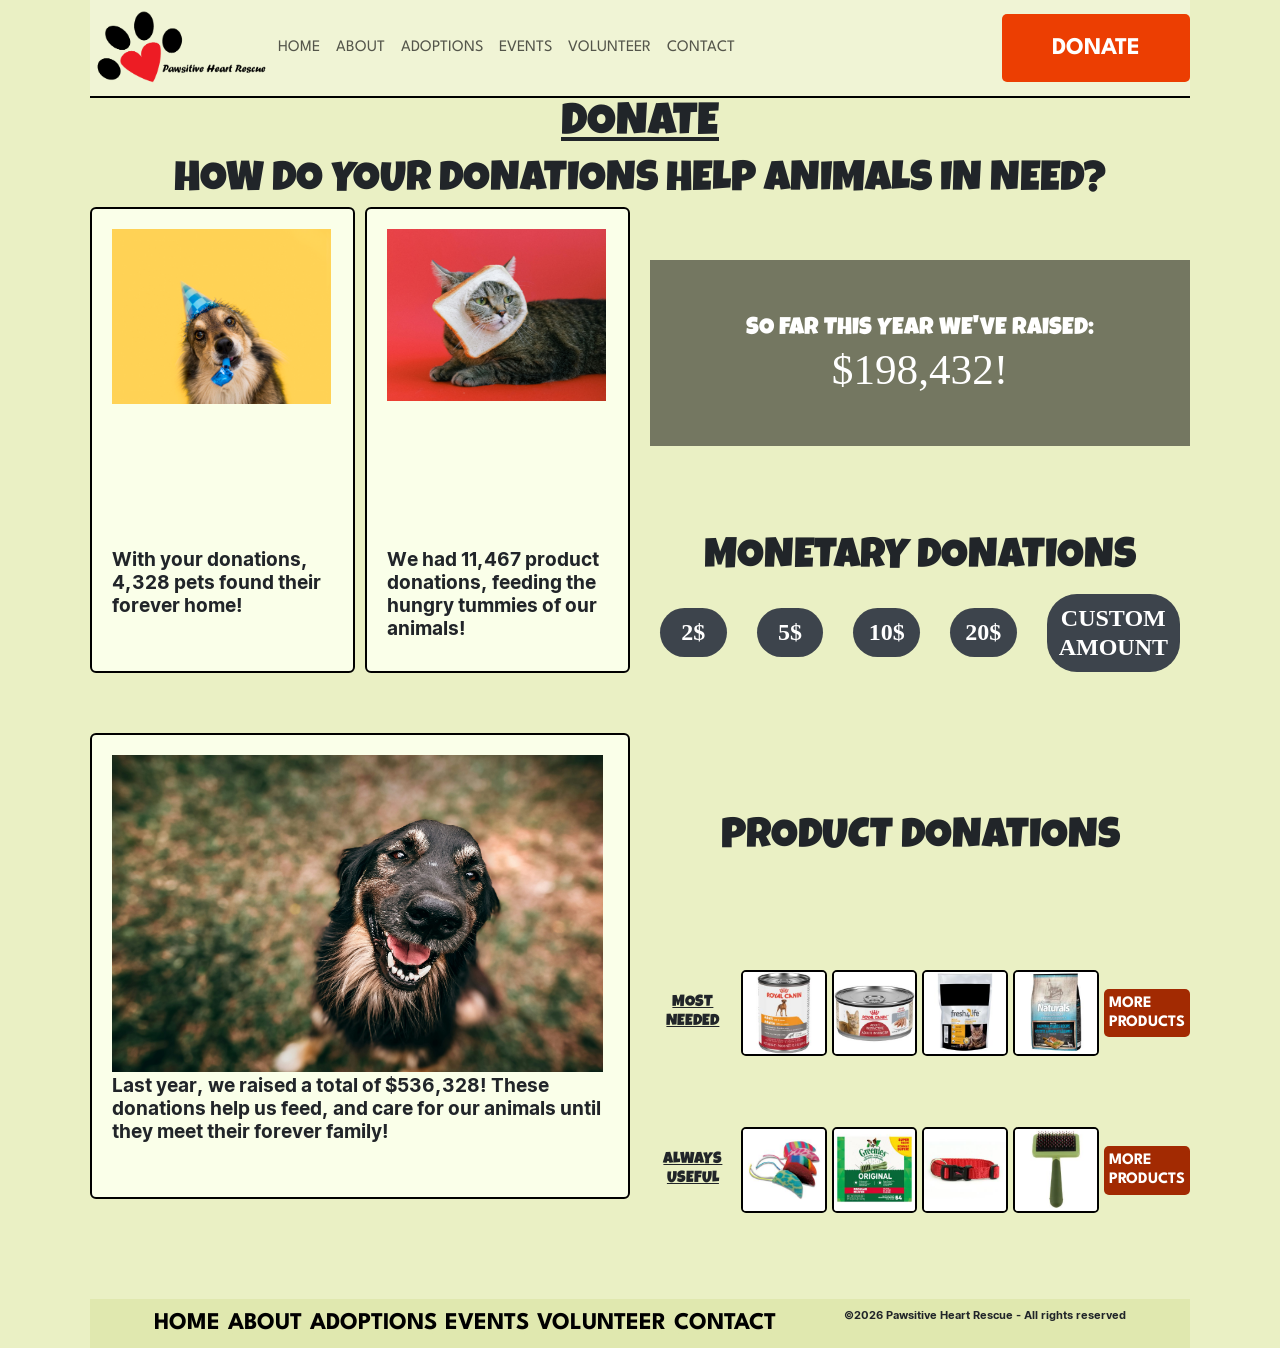
==== commit dead6942: "aria and skiplinks added" ====
--- a/donate.html
+++ b/donate.html
@@ -12,6 +12,8 @@
 </head>
 <body>
     <header>
+        <!-- skiplink -->
+        <a href="#main" class="skip">Skip to main content</a>
         <!-- hamburger bootstrap nav that changes when it gets to desktop screen size -->
        <nav class="navbar navbar-expand-lg">
         <img class="logoimg" src="./images/pawsitiveheartrescuelogo.png" alt="">
@@ -19,7 +21,7 @@
             <button class="navbar-toggler" type="button" data-bs-toggle="collapse" data-bs-target="#navbarNav" aria-controls="navbarNav" aria-expanded="false" aria-label="Toggle navigation">
                 <span class="navbar-toggler-icon"></span>
             </button>
-            <div class="collapse navbar-collapse" id="navbarNav">
+            <div class="collapse navbar-collapse" id="navbarNav" role="navigation">
                 <ul class="navbar-nav">
                     <li class="nav-item active">
                         <a class="nav-link" href="index.html">Home</a>
@@ -47,7 +49,7 @@
         <!-- headings left out of layout box since they don't need to be affected by the layout changes -->
         <h1>DONATE</h1>
         <h2>HOW DO YOUR DONATIONS HELP ANIMALS IN NEED?</h2>
-        <div class="donatelayout">
+        <div class="donatelayout" role="main">
             <!-- cards placed in div so they can be one area -->
             <div class="helpedcards">
                 <!-- each card given overall class of card and specific card1,2 and 3 classes for their different stylings -->
--- a/css/main.css
+++ b/css/main.css
@@ -2,7 +2,7 @@
    v2.0 | 20110126
    License: none (public domain)
 */
-
+/* meyer reset added so that no default browser styles clash with my custom styling */
 html, body, div, span, applet, object, iframe,
 h1, h2, h3, h4, h5, h6, p, blockquote, pre,
 a, abbr, acronym, address, big, cite, code,
@@ -47,6 +47,7 @@
 	border-spacing: 0;
 }
 
+/* body given a standard line height, margin and padding so its not touching the edges of the page a max width so it has a cutoff and the background color in the mockup. */
 body{
 	line-height: 1.2;
 	margin: 0 auto;
@@ -55,6 +56,7 @@
 	background-color:#EAF0C4;
 }
 
+/* links turned into buttons with no underline, custom font from google fonts. */
 a{
 	text-decoration: none;
 	color:#FFFFFF;
@@ -65,6 +67,7 @@
 	text-transform: uppercase;
 	font-weight: bold;
 }
+
 /* mobile font sizes */
 h1{
 	font-size: 2.5rem;
@@ -83,29 +86,50 @@
 	text-align: center;
 	text-decoration: underline;
 }
-
+/* google fonts heading font */
 h1, h2, h3{
 	font-family: "Luckiest Guy";
 }
-
+/* google fonts paragraph font */
 p{
 	font-size: 1rem;
 	margin-bottom: 10px;
 	font-family: "Konkhmer Sleokchher";
 }
 
+/* hides skiplink on inital opening of page */
+.skip {
+  position: absolute;
+  left: -10000px;
+  top: auto;
+  width: 1px;
+  height: 1px;
+  overflow: hidden;
+}
+
+/* brings skiplink back into view when focused */
+.skip:focus {
+  position: static;
+  width: auto;
+  height: auto;
+}
+
+/* donate button gets unique padding to make it stand out in navigation */
 #donatebutton{
 	padding: 20px 50px;
 }
-
+/* nav bar has slightly different background color than body */
 .navbar{
 	background-color: #F0F4D5;
-}
-
+	border-bottom: 2px solid black;
+}
+
+/* logo image given specific height so it stays small within the nav bar */
 .logoimg{
 	height:80px;
 }
 
+/* banner on front page given flex so content flows left to right and can be manipulated easily */
 .bannerbox{
 	display:flex;
 	gap:10px;
@@ -115,17 +139,14 @@
 	padding: 4px;
 }
 
+/* image given specific height and accounts for the border that will surround it */
 .kanaimg{
 	height: 176px;
-	border-radius: 5px;
-}
-
-.bimage{
 	border: 2px solid black;
 	border-radius: 5px;
-	height: 180px
-}
-
+}
+
+/* the content for the kana section given background color in 0.5 opacity */
 .bcontent{
 	background-color: rgba(0,0,0,0.5);
 	color: #FFFFFF;
@@ -134,14 +155,17 @@
 	border-radius: 5px;
 }
 
+/* since the first big heading on the page is "Meet Kana" it has been given h1 and so it needs to be aligned to the left since its normally centered. */
 .bcontent h1{
 	text-align: left;
 }
 
+/* stories section given grid for when page changes sizes and there is multiple cards */
 .stories{
 	display: grid;
 }
 
+/* card styles applied to all the stories cards so they stay consistent */
 .card{
 	border: 2px solid black;
 	margin-bottom: 50px;
@@ -149,7 +173,7 @@
 	background-color: #FAFFE9;
 }
 
-
+/* cards given 99% width and height so they take up their given space in container, border and radius for consistent design. */
 .cardimg{
 	width:99%;
 	height: 99%;
@@ -157,23 +181,25 @@
 	border-radius: 5px;
 }
 
+/* card content put in flex column so the content reads image on top and text underneath image. */
 .cardcontent{
 	display: flex;
 	flex-direction: column;
 }
 
+/* learn more buttons in cards background color changed to blend into card and given black text so you can read the text. Aligned to baseline so it is on the right rather than the left. */
 .cardcontent a{
 	align-self:last baseline;
 	background-color: #FAFFE9;
 	color: black;
 }
 
-
+/* image div given height so it takes up specific space in card. */
 .image{
 	height: 320px;
-	
-}
-
+}
+
+/* marco and gina displayed none so they don't appear on mobile. */
 .marco{
 	display:none;
 }
@@ -182,8 +208,9 @@
 	display:none;
 }
 
+/* success button inside div with minor adjustments to appearence and displayed flex to take up remaning room on bottom with flex grow*/
 .successbutton{
-		display:flex;
+	display:flex;
 }
 
 #moresuccess{
@@ -192,49 +219,53 @@
 	flex-grow: 1;
 }
 
+/* hero image given specific height to ensure it has resonable space on page, given border and radius. */
 .heroimg{
 	height:358px;
 	border: 2px solid black;
 	border-radius: 5px;
 }
 
+/* event header has heading and cartoons, placed in flex so the images can sit on either side with gap spacing them apart. */
 .eventheader{
 	display:flex;
 	justify-content: center;
 	gap:80px
 }
 
-.eventheader h1{
-	align-self: center;
-}
-
+/* cartoons given specific height so they align nicely with the heading text */
 .lilpets{
 	height:100px;
 }
 
-.eventscon{
+/* bigbox grid for layout changes from mobile to tablet and desktop. */
+.bigbox{
 	display: grid;
 	gap: 10px;
 }
 
+/* textbox for general info given black background color with opacity at 0.5, color of text changed so its legible with some padding.*/
 .generalinfo{
 	background-color: rgba(0, 0, 0, 0.5);
 	color: #FFFFFF;
 	padding: 10px;
 }
 
+
+/* some adjustments to gen info heading to make things fit nicely. */
 .generalinfo h2{
 	text-decoration: underline;
 	text-align: left;
 	padding-bottom: 5px;
 }
 
+/* carolina put into grid for content flow */
 .carolina1{
 	display:grid;
 	grid-template-columns: 1fr 1fr;
 }
 
-
+/* positioning for the button in carolina section with minor adjustments to appearence. */
 .carolina1 a{
 	text-align: center;
 	grid-column: 1/2;
@@ -243,13 +274,14 @@
 	padding: 20px;
 }
 
-
+/* carolina picture given specific height for mobile, given the border and radius. */
 .carolina{
 	height:250px;
 	border: 2px solid black;
 	border-radius: 5px;
 }
 
+/* carolina content section given the same black background, given padding and put in grid for layout adjustments */
 .carolinacontent{
 	background-color: rgba(0, 0, 0, 0.5);
 	color: #FFFFFF;
@@ -261,6 +293,7 @@
 	text-decoration: underline;
 }
 
+/* event cards placed in grid layout */
 .eventcards{
 	display:grid;
 	grid-template-columns: 1fr 1fr;
@@ -268,17 +301,20 @@
 	padding: 10px;
 }
 
+/* event cards image and link in flex column so it reads image on top and link below */
 .ecardimg{
 	display:flex;
 	flex-direction: column;
 }
 
+/* centers the text under the event image */
 .ecardimg a{
 	background-color: #EAF0C4;
 	color: black;
 	align-self: center;
 }
 
+/* gives event images width 99% so they take up only amount of space needed rather than specific size, given margin top so there is some space between the text and the image */
 .eventimages{
 	width: 99%;
 	border: 2px solid black;
@@ -286,12 +322,15 @@
 	margin-top: 20px;
 }
 
+/* donation page cards in grid so the layout can be in the 2 on top 1 on bottom layout with columns. */
 .helpedcards{
 	display:grid;
 	grid-template-columns: repeat(6, 1fr);
 	grid-template-rows: 1fr 1fr;
 	gap:10px;
 }
+
+/* these images have been given specific dimensions because of how they interact with the grid thats been layed out. */
 .donateimg{
 	width:214px;
 }
@@ -304,7 +343,7 @@
 .raisedimg{
 	width:484px;
 }
-
+/* placement of each card with grid */
 .card1{
 	grid-row: 1/2;
 	grid-column: 1/4;
@@ -320,21 +359,25 @@
 	grid-column: 1/7;
 }
 
+/* so far money raised div given the same black background and extra padding so it sits in the center. */
 .sofar{
 	background-color: rgba(0, 0, 0, 0.5);
 	color:#FFFFFF;
 	padding: 50px;
 }
 
+/* the number of money raised given a different font family, underline removed and the font size increased so it is prominent. */
 .sofar h3{
 	text-decoration: none;
-	font-family: "Lobster"
+	font-family: "Lobster";
+	font-size: 2.7rem;
 }
 
 .mondonate{
 	padding: 10px;
 }
 
+/* donation buttons in flex for left to right layout and centered on the page. */
 .donbuttons{
 	display:flex;
 	justify-content: center;
@@ -342,14 +385,15 @@
 	margin-top: 10px;
 }
 
+/* changes the style of the donation buttons to have different font to match dollars in money raised as well as a different color and more circular. */
 .donbuttons a{
-	background-color: #9EB0C4;
+	background-color: #3d444c;
 	padding: 10px;
 	border-radius: 30px;
 	font-family: "Lobster";
-
-}
-
+}
+
+/* product button on the bottom of page for mobile that would in theory displayed the products they don't initally load unless button is clicked. */
 .productbutton{
 	display:flex;
 	justify-content: center;
@@ -360,30 +404,52 @@
 	padding: 30px;
 }
 
+/* hides the products that are displayed on tablet and desktop */
 .productd{
 	display:none;
 }
 
-.footer ul{
-	display:flex;
-	gap: 5px;
-}
-
+/* footer in flex for spacing of nav and copyright, background color is slightly darker, margin top given so the bottom element of each page isnt pushed right up against it. */
 footer{
+	display: flex;
+	gap: 15px;
 	background-color: #E0E8AF;
 	margin-top: 50px;
 	padding: 10px;
-}
-
+	justify-content: space-evenly;
+}
+
+/* footer copyright text size changed to fit screen size better */
+footer p{
+	font-size: 0.5rem;
+}
+
+/* navigation of footer put in flex with left to right. */
+.footer ul{
+	display:flex;
+	gap: 8px;
+}
+
+/* links to pages style adjustments to blend nicely with the footer background */
 .footer ul li a{
 	background-color:#E0E8AF;
 	color: black;
 	padding: 0px;
 }
 
+/* link hover and focus placed after all other styling so it can overwrite other styles for specific links */
+a:hover{
+	color:blue;
+}
+
+a:focus{
+	color:blue;
+}
+
 /* tablet style changes */
 @media (min-width:768px) {
 
+	/* tablet font size changes, h1  and h3 size still fit nicely so its unchanged. */
 	h2{
 		font-size: 2.2rem;
 	}
@@ -392,18 +458,17 @@
 		font-size:1.2rem;
 	}
 
+	/* Kana banner image changed to fit better in its container. */
 	.kanaimg{
 		height:250px;
 	}
 
-	.bimage{
-		height: 254px;
-	}
-
+	/* a little bit more padding to make it fit nicely on the screen */
 	.bannerbox a{
 		padding: 10px;
 	}
 
+	/* displays marco card alongside pluto on the tablet screen */
 	.marco{
 		display:inline;
 	}
@@ -413,22 +478,20 @@
 		gap: 5px;
 	}
 	
+	/* hero image on events size adjusted */
 	.heroimg{
 		width:99%;
 		height:99%
 	}
 
+	/* carolina image changed to fit better in its box */
 	.carolina{
 		height:300px;
 	}
 
+	/* makes images take up all their alotted space in their card */
 	.donateimg{
 		width:99%
-	}
-
-	.productimg{
-		height:99%;
-		width:99%;
 	}
 
 	.raisedimg{
@@ -436,33 +499,47 @@
 		height:99%
 	}
 
+	/* product images made to fit better in their boxes */
+	.productimg{
+		/* height:99%; */
+		width:99%;
+	}
+
+	/* makes the button for mobile not show up on tablet and up */
 	.productbutton{
 		display:none;
 	}
 
+	/* displays the products in grid */
 	.productd{
 		display:grid;
 	}
 
+	/* aligns product headings to be centered alongside products */
 	.productd h3{
 		align-self:center;
 	}
 
+	/* links in product section also aligned alongside products, background color adjusted for accessibility*/
 	.productd a{
 		justify-self: center;
 		align-self: center;
-	}
-
+		background-color: #A22A02;
+	}
+
+	/* product borders */
 	.product{
 		border: 2px solid black;
 		border-radius:5px;
 		height:150px;
 	}
 
+	/* products given specific height so they fit nicely in rows */
 	.product img{
 		height: 145px;
 	}
 
+	/* row one and two in flex so they read left to right */
 	.rowone{
 		display:flex;
 		gap:5px;
@@ -472,10 +549,23 @@
 		display:flex;
 		gap:5px;
 	}
+
+	/* footer font size adjusted */
+	footer p{
+		font-size: 0.7rem
+	}
+}
+
+@media (min-width: 992px){
+	/* breakpoint for boostrap, changes the donate button to be on the right */
+	#donatebutton{
+		order: 2;
+	}
 }
 
 @media (min-width:1100px){
 	
+	/* tablet font sizes */
 	h1{
 		font-size: 2.8rem;
 	}
@@ -488,12 +578,127 @@
 		font-size: 1.5rem;
 	}
 
+	.kanaimg{
+		height: 350px;
+	}
+
+	/* gina card added to the cards on home */
 	.gina{
 		display:inline;
 	}
 
+	/* makes three columns for the gina card thats now in the line */
 	.stories{
 		grid-template-columns: 1fr 1fr 1fr;
 	}
-}
-
+
+	/* events page grid map for desktop layout */
+	.bigbox{
+		grid-template-columns: repeat(7, 1fr);
+		grid-template-areas:
+		"eimg eimg eimg geninfo geninfo geninfo geninfo"
+		"caro caro caro ecards ecards ecards ecards";
+	}
+
+	/* specific height for carolina picture to fit desktop layout */
+	.carolina{
+		height: 180px;
+	}
+
+	/* gives the button a little more space between other elements */
+	.carolina1 a{
+		padding: 8px;
+		margin: 8px;
+	}
+
+	/* grid map areas defined */
+	.eventimage{
+		grid-area: eimg;
+	}
+
+	.generalinfo{
+		grid-area: geninfo;
+	}
+
+	.carolinacontent{
+		grid-area: caro;
+	}
+
+	/* this area is centered so it flows nicely*/
+	.eventcards{
+		grid-area: ecards;
+		align-self: center;
+	}
+	
+	/* grid map for donation desktop page  */
+	.donatelayout{
+		display: grid;
+		grid-template-columns: repeat(6, 1fr);
+		grid-template-areas: 
+		"helpcards helpcards helpcards sofarr sofarr sofarr"
+		"helpcards helpcards helpcards monetary monetary monetary"
+		"helpcards helpcards helpcards proddon proddon proddon"
+		"helpcards helpcards helpcards proddon proddon proddon"
+		;
+		gap: 20px;
+	}
+
+	/* grid areas defined */
+	.helpedcards{
+		grid-area: helpcards;
+	}
+
+	/* centers area in the center of its defined area */
+	.sofar{
+		grid-area: sofarr;
+		align-self: center;
+	}
+
+	/* adjusts font-size to fit screen better */
+	.sofar h2{
+		font-size: 1.5rem
+	}
+
+	.mondonate{
+		grid-area: monetary;
+	}
+
+	/* donation buttons put in grid rather than flex to adjust for the way the desktop layout interacts with this area */
+	.donbuttons{
+		display:grid;
+		grid-template-columns: repeat(4, 1fr) 2fr;
+	}
+
+	/* puts buttons in the center and centers their text */
+	.dbutton{
+		align-self:center;
+		text-align: center;
+	}
+
+	.productd{
+		grid-area: proddon;
+	}
+
+	.productd h3{
+		font-size: 1rem;
+	}
+
+	.productd a{
+		font-size: 1rem;
+	}
+
+	/* product donation rows put into grid rather than flex to fit on desktop screen better with each images height and max width constraints changed */
+	.rowone, .rowtwo{
+		display:grid;
+		grid-template-columns: repeat(6, 1fr);
+	}
+
+	.product{
+		height: auto;
+		object-fit: cover;
+		max-width:100%;
+		align-self: center;
+	}
+
+}
+
